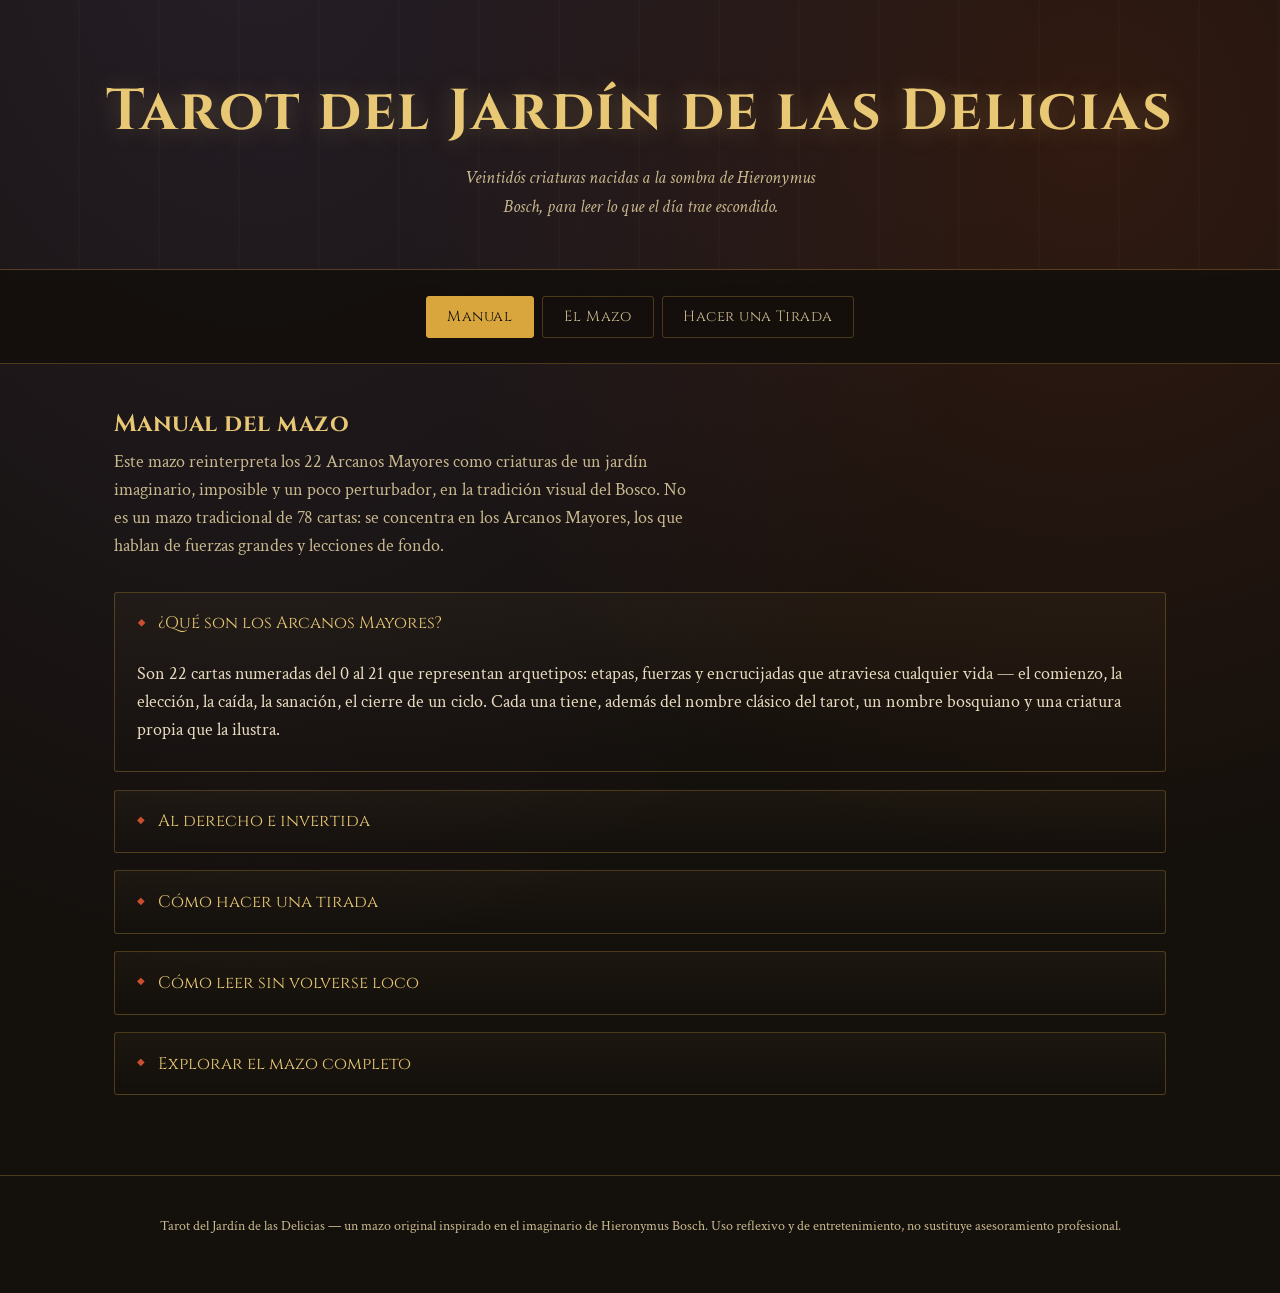
==== index.html @ 755a3113 "Add files via upload" ====
<!DOCTYPE html>
<html lang="es">
<head>
<meta charset="UTF-8">
<meta name="viewport" content="width=device-width, initial-scale=1.0">
<title>Tarot del Jardín de las Delicias</title>
<meta name="description" content="Mazo de tarot interactivo inspirado en las criaturas de Hieronymus Bosch, con manual y tres tipos de tirada.">
<meta name="theme-color" content="#14100c">
<link rel="icon" href="data:image/svg+xml,%3Csvg xmlns='http://www.w3.org/2000/svg' viewBox='0 0 100 100'%3E%3Crect width='100' height='100' fill='%2314100c'/%3E%3Ccircle cx='50' cy='50' r='36' fill='none' stroke='%23d9a63e' stroke-width='4'/%3E%3Ccircle cx='50' cy='50' r='8' fill='%23d9a63e'/%3E%3C/svg%3E">
<link rel="stylesheet" href="style.css">
</head>
<body>

<a class="skip-link" href="#main-content">Saltar al contenido</a>

<header class="site-header">
  <h1 class="site-title">Tarot del Jardín de las Delicias</h1>
  <p class="site-subtitle">Veintidós criaturas nacidas a la sombra de Hieronymus Bosch, para leer lo que el día trae escondido.</p>
</header>

<nav class="tabs" role="tablist" aria-label="Secciones">
  <button id="tab-manual" class="tab-btn" role="tab" aria-selected="true" aria-controls="panel-manual" data-panel="panel-manual" tabindex="0">Manual</button>
  <button id="tab-mazo" class="tab-btn" role="tab" aria-selected="false" aria-controls="panel-mazo" data-panel="panel-mazo" tabindex="-1">El Mazo</button>
  <button id="tab-tirada" class="tab-btn" role="tab" aria-selected="false" aria-controls="panel-tirada" data-panel="panel-tirada" tabindex="-1">Hacer una Tirada</button>
</nav>

<main id="main-content">
  <p id="load-error" hidden style="color:#f0b7a4; border:1px solid rgba(201,79,47,.4); padding:1rem; border-radius:3px;">
    No se pudieron cargar las cartas desde <code>cards.json</code>. Si abriste este archivo con doble clic, algunos navegadores bloquean la lectura de archivos locales: probá abrirlo con un servidor local (por ejemplo <code>python -m http.server</code> en esta carpeta) o con la extensión "Live Server".
  </p>

  <!-- ===================== MANUAL ===================== -->
  <section id="panel-manual" class="panel is-active" role="tabpanel" aria-labelledby="tab-manual manual-heading" tabindex="0">
    <h2 class="section-heading" id="manual-heading">Manual del mazo</h2>
    <p class="section-lede">Este mazo reinterpreta los 22 Arcanos Mayores como criaturas de un jardín imaginario, imposible y un poco perturbador, en la tradición visual del Bosco. No es un mazo tradicional de 78 cartas: se concentra en los Arcanos Mayores, los que hablan de fuerzas grandes y lecciones de fondo.</p>

    <div class="manual-grid">
      <details class="manual-item" open>
        <summary>¿Qué son los Arcanos Mayores?</summary>
        <div class="manual-body">
          <p>Son 22 cartas numeradas del 0 al 21 que representan arquetipos: etapas, fuerzas y encrucijadas que atraviesa cualquier vida — el comienzo, la elección, la caída, la sanación, el cierre de un ciclo. Cada una tiene, además del nombre clásico del tarot, un nombre bosquiano y una criatura propia que la ilustra.</p>
        </div>
      </details>

      <details class="manual-item">
        <summary>Al derecho e invertida</summary>
        <div class="manual-body">
          <p>Cuando sacás una carta, puede salir <strong>al derecho</strong> o <strong>invertida</strong> (dada vuelta). No es un accidente de la baraja física, es parte de la lectura:</p>
          <ul>
            <li><strong>Al derecho:</strong> la energía de la carta actúa de forma más directa y disponible.</li>
            <li><strong>Invertida:</strong> la misma energía aparece bloqueada, exagerada, interna o pidiendo atención antes de expresarse con claridad.</li>
          </ul>
        </div>
      </details>

      <details class="manual-item">
        <summary>Cómo hacer una tirada</summary>
        <div class="manual-body">
          <p>En la pestaña <strong>Hacer una Tirada</strong>:</p>
          <ul>
            <li>Elegí uno de los tres tipos de tirada según lo que quieras explorar.</li>
            <li>Si querés, escribí la pregunta o el tema que tenés en mente — es solo para vos, no se guarda en ningún lado.</li>
            <li>Tocá "Mezclar y sacar cartas" para que el mazo elija por vos.</li>
            <li>Tocá cada carta boca abajo para revelarla, una por una y en el orden que prefieras.</li>
            <li>Leé el conjunto: las cartas conversan entre sí más de lo que dicen por separado.</li>
          </ul>
        </div>
      </details>

      <details class="manual-item">
        <summary>Cómo leer sin volverse loco</summary>
        <div class="manual-body">
          <p>Ninguna carta es una sentencia. Es un espejo con forma de pregunta: si la lectura te genera rechazo inmediato, esa reacción también es información. Tomá lo que resuene y dejá pasar lo que no. Este mazo es una herramienta de reflexión, no un método de predicción exacta ni un sustituto de asesoramiento profesional para decisiones importantes de salud, dinero o vínculos.</p>
        </div>
      </details>

      <details class="manual-item">
        <summary>Explorar el mazo completo</summary>
        <div class="manual-body">
          <p>En la pestaña <strong>El Mazo</strong> podés recorrer las 22 cartas libremente, tocar cualquiera para ver su criatura, su historia y sus dos significados — al derecho e invertida — sin necesidad de hacer una tirada.</p>
        </div>
      </details>
    </div>
  </section>

  <!-- ===================== MAZO ===================== -->
  <section id="panel-mazo" class="panel" role="tabpanel" aria-labelledby="tab-mazo mazo-heading" tabindex="0">
    <h2 class="section-heading" id="mazo-heading">Las 22 criaturas</h2>
    <p class="section-lede">Tocá cualquier carta para conocer su historia y sus dos lecturas posibles.</p>
    <div class="deck-grid" id="deck-grid"></div>
  </section>

  <!-- ===================== TIRADA ===================== -->
  <section id="panel-tirada" class="panel" role="tabpanel" aria-labelledby="tab-tirada tirada-heading" tabindex="0">
    <h2 class="section-heading" id="tirada-heading">Elegí una tirada</h2>
    <p class="section-lede">Cada tirada sirve para un tipo distinto de pregunta.</p>

    <div class="spread-select" id="spread-select"></div>

    <div class="spread-question">
      <label for="question-input">Tu pregunta o intención (opcional)</label>
      <input type="text" id="question-input" placeholder="¿Qué necesito ver sobre…?">
    </div>

    <div class="spread-actions">
      <button class="btn" id="draw-btn" disabled>Mezclar y sacar cartas</button>
    </div>

    <div class="spread-table" id="spread-table"></div>
    <div class="reading-notes" id="reading-notes" aria-live="polite"></div>
  </section>
</main>

<footer>
  Tarot del Jardín de las Delicias — un mazo original inspirado en el imaginario de Hieronymus Bosch. Uso reflexivo y de entretenimiento, no sustituye asesoramiento profesional.
</footer>

<div class="modal-backdrop" id="modal-backdrop" role="dialog" aria-modal="true" aria-label="Detalle de la carta">
  <div class="modal" id="modal-body"></div>
</div>

<script src="script.js"></script>
</body>
</html>
---- style.css ----
@import url('https://fonts.googleapis.com/css2?family=Cinzel:wght@500;600;700&family=Crimson+Text:ital,wght@0,400;0,600;1,400&display=swap');

:root{
  --ink:#14100c;
  --ink-2:#1d1712;
  --parchment:#e9dcc0;
  --parchment-dim:#c9b98f;
  --gold:#d9a63e;
  --gold-bright:#e8c874;
  --ember:#c94f2f;
  --moss:#4a6b3a;
  --dusk:#5d4a7a;
  --line: rgba(217,166,62,0.28);
  --shadow: 0 18px 40px rgba(0,0,0,0.55);
  --radius: 3px;
  --font-display: 'Cinzel', serif;
  --font-body: 'Crimson Text', serif;
}

*{box-sizing:border-box;}
html{scroll-behavior:smooth;}

body{
  margin:0;
  min-height:100vh;
  background:
    radial-gradient(ellipse at 20% -10%, rgba(93,74,122,0.25), transparent 55%),
    radial-gradient(ellipse at 85% 10%, rgba(201,79,47,0.16), transparent 45%),
    var(--ink);
  color:var(--parchment);
  font-family:var(--font-body);
  font-size:18px;
  line-height:1.55;
}

@media (prefers-reduced-motion: reduce){
  *{animation-duration:0.001ms !important; animation-iteration-count:1 !important; transition-duration:0.001ms !important;}
}

.skip-link{
  position:absolute; left:-999px; top:0;
  background:var(--gold); color:var(--ink); padding:.6em 1em; z-index:999;
}
.skip-link:focus{left:1rem; top:1rem;}

/* ---------- Header ---------- */
.site-header{
  position:relative;
  padding:4.2rem 1.5rem 3rem;
  text-align:center;
  border-bottom:1px solid var(--line);
  overflow:hidden;
}
.site-header::before{
  content:"";
  position:absolute; inset:0;
  background-image:
    repeating-linear-gradient(90deg, transparent, transparent 78px, rgba(217,166,62,0.05) 79px, transparent 80px);
  pointer-events:none;
}
.site-title{
  font-family:var(--font-display);
  font-weight:700;
  font-size:clamp(2.1rem, 6vw, 3.6rem);
  letter-spacing:.04em;
  margin:0 0 .5rem;
  color:var(--gold-bright);
  text-shadow:0 2px 24px rgba(232,200,116,0.25);
}
.site-subtitle{
  font-style:italic;
  color:var(--parchment-dim);
  max-width:46ch;
  margin:0 auto;
  font-size:1.15rem;
}

/* ---------- Nav (tabs) ---------- */
.tabs{
  display:flex;
  justify-content:center;
  gap:.5rem;
  flex-wrap:wrap;
  padding:1.6rem 1rem;
  border-bottom:1px solid var(--line);
  position:sticky;
  top:0;
  background:rgba(20,16,12,0.92);
  backdrop-filter:blur(6px);
  z-index:40;
}
.tab-btn{
  font-family:var(--font-display);
  font-size:.92rem;
  letter-spacing:.03em;
  background:transparent;
  color:var(--parchment-dim);
  border:1px solid var(--line);
  padding:.65rem 1.3rem;
  border-radius:var(--radius);
  cursor:pointer;
  transition:color .2s ease, border-color .2s ease, background .2s ease;
}
.tab-btn:hover{color:var(--gold-bright); border-color:var(--gold);}
.tab-btn[aria-selected="true"]{
  color:var(--ink);
  background:var(--gold);
  border-color:var(--gold);
}
.tab-btn:focus-visible, button:focus-visible, a:focus-visible, [tabindex]:focus-visible{
  outline:2px solid var(--gold-bright);
  outline-offset:3px;
}

main{max-width:1100px; margin:0 auto; padding:2.6rem 1.5rem 5rem;}
.panel{display:none;}
.panel.is-active{display:block; animation:fade-in .35s ease both;}
@keyframes fade-in{from{opacity:0; transform:translateY(6px);} to{opacity:1; transform:none;}}

.section-heading{
  font-family:var(--font-display);
  color:var(--gold-bright);
  font-size:1.5rem;
  margin:0 0 .3rem;
  letter-spacing:.02em;
}
.section-lede{
  color:var(--parchment-dim);
  max-width:64ch;
  margin:0 0 2rem;
}

/* ---------- Manual ---------- */
.manual-grid{
  display:grid;
  gap:1.1rem;
}
.manual-item{
  border:1px solid var(--line);
  border-radius:var(--radius);
  background:linear-gradient(180deg, rgba(232,200,116,0.04), transparent);
  overflow:hidden;
}
.manual-item summary{
  cursor:pointer;
  list-style:none;
  padding:1.1rem 1.4rem;
  font-family:var(--font-display);
  font-size:1.05rem;
  color:var(--gold-bright);
  display:flex;
  align-items:center;
  gap:.8rem;
}
.manual-item summary::-webkit-details-marker{display:none;}
.manual-item summary::before{
  content:"◆";
  font-size:.6rem;
  color:var(--ember);
  transition:transform .25s ease;
}
.manual-item[open] summary::before{transform:rotate(90deg);}
.manual-item .manual-body{
  padding:0 1.4rem 1.3rem;
  color:var(--parchment);
}
.manual-body p{margin:.4rem 0;}
.manual-body ul{margin:.6rem 0; padding-left:1.3rem;}
.manual-body li{margin:.3rem 0;}

/* ---------- Spread selector ---------- */
.spread-select{
  display:grid;
  grid-template-columns:repeat(auto-fit, minmax(260px,1fr));
  gap:1.1rem;
  margin-bottom:2.4rem;
}
.spread-card{
  text-align:left;
  border:1px solid var(--line);
  background:var(--ink-2);
  border-radius:var(--radius);
  padding:1.4rem 1.4rem 1.5rem;
  color:var(--parchment);
  cursor:pointer;
  transition:border-color .2s ease, transform .2s ease, box-shadow .2s ease;
}
.spread-card:hover{border-color:var(--gold); transform:translateY(-3px); box-shadow:var(--shadow);}
.spread-card[aria-pressed="true"]{border-color:var(--gold-bright); background:linear-gradient(180deg, rgba(232,200,116,0.09), var(--ink-2));}
.spread-card h3{
  font-family:var(--font-display);
  color:var(--gold-bright);
  margin:.2rem 0 .5rem;
  font-size:1.15rem;
}
.spread-card .spread-count{
  display:inline-block;
  font-size:.78rem;
  letter-spacing:.05em;
  color:var(--ink);
  background:var(--gold);
  padding:.15rem .55rem;
  border-radius:2px;
  margin-bottom:.6rem;
}
.spread-card p{color:var(--parchment-dim); margin:0; font-size:.98rem;}

.spread-actions{
  display:flex;
  gap:1rem;
  align-items:center;
  flex-wrap:wrap;
  margin-bottom:2rem;
}
.btn{
  font-family:var(--font-display);
  font-size:.92rem;
  letter-spacing:.03em;
  background:var(--ember);
  color:var(--parchment);
  border:1px solid transparent;
  padding:.75rem 1.5rem;
  border-radius:var(--radius);
  cursor:pointer;
  transition:filter .2s ease, transform .2s ease;
}
.btn:hover{filter:brightness(1.12);}
.btn:active{transform:translateY(1px);}
.btn.secondary{
  background:transparent;
  color:var(--gold-bright);
  border-color:var(--line);
}
.btn.secondary:hover{border-color:var(--gold);}
.btn:disabled{opacity:.4; cursor:not-allowed;}

.spread-question{
  margin-bottom:2rem;
}
.spread-question label{
  display:block;
  font-family:var(--font-display);
  color:var(--gold-bright);
  font-size:.92rem;
  margin-bottom:.5rem;
}
.spread-question input{
  width:100%;
  max-width:520px;
  background:var(--ink-2);
  border:1px solid var(--line);
  color:var(--parchment);
  font-family:var(--font-body);
  font-size:1rem;
  padding:.7rem .9rem;
  border-radius:var(--radius);
}
.spread-question input:focus-visible{outline:2px solid var(--gold-bright); outline-offset:2px;}

/* ---------- Table / spread layout ---------- */
.spread-table{
  display:grid;
  gap:1.6rem;
  justify-items:center;
  margin-bottom:2rem;
}
.spread-table[data-layout="uno"]{grid-template-columns:1fr;}
.spread-table[data-layout="tres"]{grid-template-columns:repeat(3, minmax(140px,220px));}
.spread-table[data-layout="cruz"]{
  grid-template-columns:repeat(3, minmax(120px,200px));
  grid-template-rows:repeat(3, auto);
}
.spread-table[data-layout="cruz"] .slot:nth-child(1){grid-column:2; grid-row:1;}
.spread-table[data-layout="cruz"] .slot:nth-child(2){grid-column:1; grid-row:2;}
.spread-table[data-layout="cruz"] .slot:nth-child(3){grid-column:2; grid-row:2;}
.spread-table[data-layout="cruz"] .slot:nth-child(4){grid-column:3; grid-row:2;}
.spread-table[data-layout="cruz"] .slot:nth-child(5){grid-column:2; grid-row:3;}

.slot{
  display:flex;
  flex-direction:column;
  align-items:center;
  gap:.6rem;
}
.slot-label{
  font-family:var(--font-display);
  font-size:.78rem;
  letter-spacing:.05em;
  color:var(--parchment-dim);
  text-align:center;
  max-width:16ch;
}

/* ---------- Card ---------- */
.card{
  width:150px;
  height:236px;
  perspective:1200px;
  cursor:pointer;
  background:none;
  border:none;
  padding:0;
}
.card-inner{
  position:relative;
  width:100%; height:100%;
  transform-style:preserve-3d;
  transition:transform .7s cubic-bezier(.2,.9,.25,1);
}
.card.is-flipped .card-inner{transform:rotateY(180deg);}
.card.is-reversed .card-inner{transform:rotateY(180deg) rotate(180deg);}

.card-face{
  position:absolute; inset:0;
  border-radius:8px;
  backface-visibility:hidden;
  border:1px solid var(--line);
  overflow:hidden;
  box-shadow:0 10px 26px rgba(0,0,0,0.5);
}
.card-back{
  background:
    repeating-linear-gradient(45deg, rgba(232,200,116,0.06) 0 8px, transparent 8px 16px),
    linear-gradient(160deg, #2a2018, #14100c 70%);
  display:flex; align-items:center; justify-content:center;
}
.card-back .glyph{
  width:56%;
  height:56%;
  opacity:.85;
}
.card-front{
  transform:rotateY(180deg);
  background:linear-gradient(180deg, var(--ink-2), var(--ink));
  display:flex;
  flex-direction:column;
  padding:.5rem;
}
.card-front .card-art{
  flex:1;
  border-radius:4px;
  overflow:hidden;
  background:var(--ink);
  display:flex; align-items:center; justify-content:center;
}
.card-front .card-art svg{width:92%; height:92%;}
.card-front .card-label{
  text-align:center;
  padding:.35rem 0 .1rem;
}
.card-front .card-number{
  font-family:var(--font-display);
  font-size:.65rem;
  color:var(--gold);
  letter-spacing:.08em;
}
.card-front .card-name{
  font-family:var(--font-display);
  font-size:.78rem;
  color:var(--parchment);
  line-height:1.15;
}

.slot .card.empty{
  opacity:.35;
}
.slot .card.empty .card-back{
  border-style:dashed;
}

/* ---------- Reading result ---------- */
.reading-notes{
  margin-top:1.5rem;
}
.reading-card{
  border:1px solid var(--line);
  border-radius:var(--radius);
  background:var(--ink-2);
  padding:1.3rem 1.5rem;
  margin-bottom:1rem;
}
.reading-card h4{
  font-family:var(--font-display);
  color:var(--gold-bright);
  margin:0 0 .2rem;
  font-size:1.05rem;
}
.reading-card .rc-role{
  color:var(--parchment-dim);
  font-size:.85rem;
  font-style:italic;
  margin-bottom:.5rem;
}
.reading-card .rc-orientation{
  display:inline-block;
  font-size:.72rem;
  letter-spacing:.04em;
  padding:.1rem .5rem;
  border-radius:2px;
  margin-bottom:.5rem;
}
.rc-orientation.up{background:rgba(74,107,58,0.35); color:#bfe0a8;}
.rc-orientation.rev{background:rgba(201,79,47,0.3); color:#f0b7a4;}

/* ---------- Deck grid (encyclopedia) ---------- */
.deck-grid{
  display:grid;
  grid-template-columns:repeat(auto-fill, minmax(140px,1fr));
  gap:1.1rem;
}
.deck-grid .card{width:100%; height:auto; aspect-ratio: 150/236;}

/* ---------- Modal ---------- */
.modal-backdrop{
  position:fixed; inset:0;
  background:rgba(10,8,6,0.82);
  display:none;
  align-items:center;
  justify-content:center;
  padding:1.5rem;
  z-index:100;
}
.modal-backdrop.is-open{display:flex;}
.modal{
  background:var(--ink-2);
  border:1px solid var(--line);
  border-radius:6px;
  max-width:640px;
  width:100%;
  max-height:88vh;
  overflow-y:auto;
  padding:2rem;
  box-shadow:var(--shadow);
}
.modal-top{
  display:flex;
  gap:1.5rem;
  align-items:flex-start;
  margin-bottom:1rem;
}
.modal-art{width:130px; flex:none;}
.modal-art svg{width:100%;}
.modal h2{
  font-family:var(--font-display);
  color:var(--gold-bright);
  margin:0 0 .2rem;
  font-size:1.4rem;
}
.modal .modal-sub{
  font-style:italic;
  color:var(--parchment-dim);
  margin:0 0 .6rem;
}
.modal-close{
  position:sticky;
  top:0; float:right;
  background:transparent;
  border:1px solid var(--line);
  color:var(--parchment);
  width:2.1rem; height:2.1rem;
  border-radius:50%;
  cursor:pointer;
  font-size:1rem;
  margin-left:1rem;
}
.modal-close:hover{border-color:var(--gold); color:var(--gold-bright);}
.modal .meaning-block{margin-top:1rem;}
.modal .meaning-block h3{
  font-family:var(--font-display);
  font-size:.85rem;
  letter-spacing:.03em;
  margin:0 0 .3rem;
}
.modal .meaning-block.up h3{color:#bfe0a8;}
.modal .meaning-block.rev h3{color:#f0b7a4;}
.keyword-chip{
  display:inline-block;
  font-size:.78rem;
  border:1px solid var(--line);
  padding:.1rem .5rem;
  border-radius:2px;
  margin:0 .3rem .3rem 0;
  color:var(--parchment-dim);
}

footer{
  text-align:center;
  padding:2.5rem 1.5rem 3.5rem;
  color:var(--parchment-dim);
  font-size:.85rem;
  border-top:1px solid var(--line);
}

@media (max-width:560px){
  .card{width:120px; height:189px;}
  .spread-table[data-layout="tres"]{grid-template-columns:repeat(3, minmax(96px,1fr)); gap:.7rem;}
  .spread-table[data-layout="cruz"]{grid-template-columns:repeat(3, minmax(88px,1fr)); gap:.6rem;}
  .modal-top{flex-direction:column;}
  .modal-art{width:110px;}
}
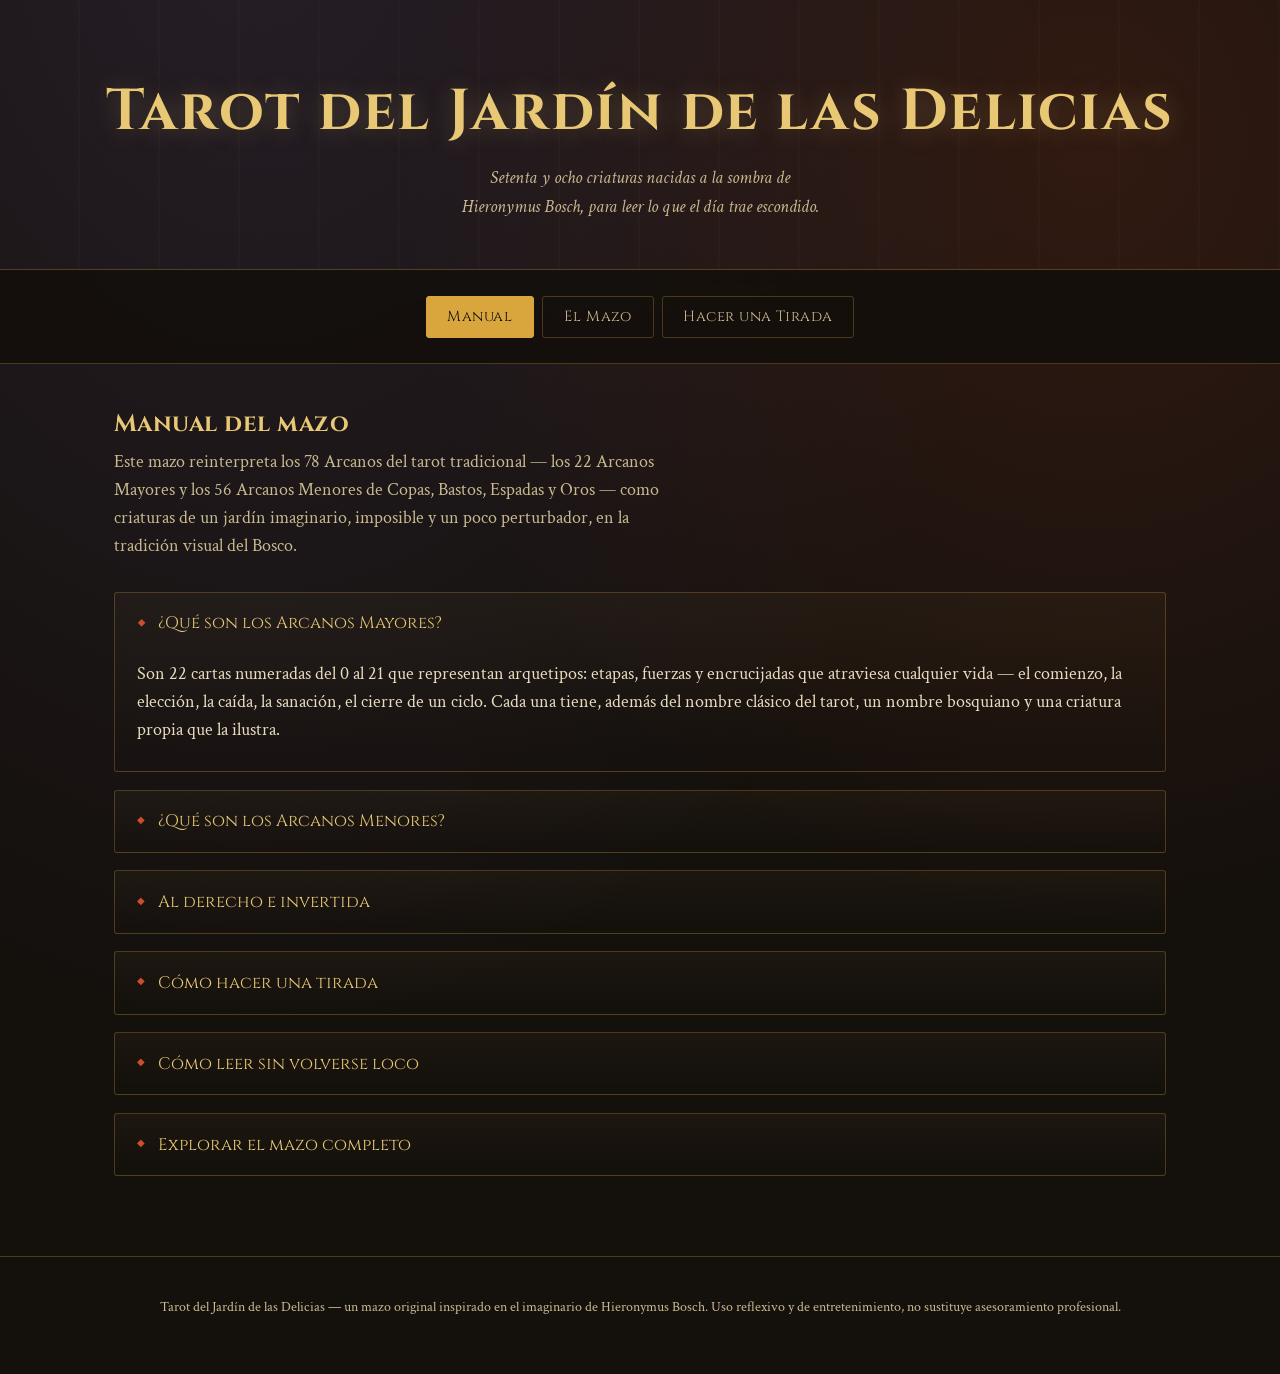
==== commit 6e90489d: "Add files via upload" ====
--- a/index.html
+++ b/index.html
@@ -4,7 +4,7 @@
 <meta charset="UTF-8">
 <meta name="viewport" content="width=device-width, initial-scale=1.0">
 <title>Tarot del Jardín de las Delicias</title>
-<meta name="description" content="Mazo de tarot interactivo inspirado en las criaturas de Hieronymus Bosch, con manual y tres tipos de tirada.">
+<meta name="description" content="Mazo de tarot interactivo de 78 cartas inspirado en las criaturas de Hieronymus Bosch, con manual y tres tipos de tirada.">
 <meta name="theme-color" content="#14100c">
 <link rel="icon" href="data:image/svg+xml,%3Csvg xmlns='http://www.w3.org/2000/svg' viewBox='0 0 100 100'%3E%3Crect width='100' height='100' fill='%2314100c'/%3E%3Ccircle cx='50' cy='50' r='36' fill='none' stroke='%23d9a63e' stroke-width='4'/%3E%3Ccircle cx='50' cy='50' r='8' fill='%23d9a63e'/%3E%3C/svg%3E">
 <link rel="stylesheet" href="style.css">
@@ -15,7 +15,7 @@
 
 <header class="site-header">
   <h1 class="site-title">Tarot del Jardín de las Delicias</h1>
-  <p class="site-subtitle">Veintidós criaturas nacidas a la sombra de Hieronymus Bosch, para leer lo que el día trae escondido.</p>
+  <p class="site-subtitle">Setenta y ocho criaturas nacidas a la sombra de Hieronymus Bosch, para leer lo que el día trae escondido.</p>
 </header>
 
 <nav class="tabs" role="tablist" aria-label="Secciones">
@@ -32,13 +32,26 @@
   <!-- ===================== MANUAL ===================== -->
   <section id="panel-manual" class="panel is-active" role="tabpanel" aria-labelledby="tab-manual manual-heading" tabindex="0">
     <h2 class="section-heading" id="manual-heading">Manual del mazo</h2>
-    <p class="section-lede">Este mazo reinterpreta los 22 Arcanos Mayores como criaturas de un jardín imaginario, imposible y un poco perturbador, en la tradición visual del Bosco. No es un mazo tradicional de 78 cartas: se concentra en los Arcanos Mayores, los que hablan de fuerzas grandes y lecciones de fondo.</p>
+    <p class="section-lede">Este mazo reinterpreta los 78 Arcanos del tarot tradicional — los 22 Arcanos Mayores y los 56 Arcanos Menores de Copas, Bastos, Espadas y Oros — como criaturas de un jardín imaginario, imposible y un poco perturbador, en la tradición visual del Bosco.</p>
 
     <div class="manual-grid">
       <details class="manual-item" open>
         <summary>¿Qué son los Arcanos Mayores?</summary>
         <div class="manual-body">
           <p>Son 22 cartas numeradas del 0 al 21 que representan arquetipos: etapas, fuerzas y encrucijadas que atraviesa cualquier vida — el comienzo, la elección, la caída, la sanación, el cierre de un ciclo. Cada una tiene, además del nombre clásico del tarot, un nombre bosquiano y una criatura propia que la ilustra.</p>
+        </div>
+      </details>
+
+      <details class="manual-item">
+        <summary>¿Qué son los Arcanos Menores?</summary>
+        <div class="manual-body">
+          <p>Son 56 cartas divididas en cuatro palos de 14 cartas cada uno, del As al 10 más cuatro figuras (Sota, Caballero, Reina, Rey). Hablan de lo cotidiano: el trabajo, los vínculos, las decisiones chicas que van armando el día a día.</p>
+          <ul>
+            <li><strong>Copas · Copas del Estanque:</strong> emociones y vínculos.</li>
+            <li><strong>Bastos · Varas del Vergel:</strong> voluntad, creatividad y acción.</li>
+            <li><strong>Espadas · Espadas del Aire:</strong> pensamiento, conflicto y verdad.</li>
+            <li><strong>Oros · Frutos de la Tierra:</strong> lo material, el trabajo y el cuerpo.</li>
+          </ul>
         </div>
       </details>
 
@@ -58,6 +71,7 @@
         <div class="manual-body">
           <p>En la pestaña <strong>Hacer una Tirada</strong>:</p>
           <ul>
+            <li>Elegí si querés tirar solo con los Arcanos Mayores (22 cartas) o con el mazo completo (78 cartas, incluye Copas, Bastos, Espadas y Oros).</li>
             <li>Elegí uno de los tres tipos de tirada según lo que quieras explorar.</li>
             <li>Si querés, escribí la pregunta o el tema que tenés en mente — es solo para vos, no se guarda en ningún lado.</li>
             <li>Tocá "Mezclar y sacar cartas" para que el mazo elija por vos.</li>
@@ -77,7 +91,7 @@
       <details class="manual-item">
         <summary>Explorar el mazo completo</summary>
         <div class="manual-body">
-          <p>En la pestaña <strong>El Mazo</strong> podés recorrer las 22 cartas libremente, tocar cualquiera para ver su criatura, su historia y sus dos significados — al derecho e invertida — sin necesidad de hacer una tirada.</p>
+          <p>En la pestaña <strong>El Mazo</strong> podés recorrer las 78 cartas libremente, filtrar por palo, y tocar cualquiera para ver su criatura, su historia y sus dos significados — al derecho e invertida — sin necesidad de hacer una tirada.</p>
         </div>
       </details>
     </div>
@@ -85,8 +99,9 @@
 
   <!-- ===================== MAZO ===================== -->
   <section id="panel-mazo" class="panel" role="tabpanel" aria-labelledby="tab-mazo mazo-heading" tabindex="0">
-    <h2 class="section-heading" id="mazo-heading">Las 22 criaturas</h2>
-    <p class="section-lede">Tocá cualquier carta para conocer su historia y sus dos lecturas posibles.</p>
+    <h2 class="section-heading" id="mazo-heading">Las 78 criaturas</h2>
+    <p class="section-lede">Los 22 Arcanos Mayores y los 56 Arcanos Menores — Copas, Bastos, Espadas y Oros. Tocá cualquier carta para conocer su historia y sus dos lecturas posibles.</p>
+    <div class="deck-filters" id="deck-filters"></div>
     <div class="deck-grid" id="deck-grid"></div>
   </section>
 
@@ -94,6 +109,8 @@
   <section id="panel-tirada" class="panel" role="tabpanel" aria-labelledby="tab-tirada tirada-heading" tabindex="0">
     <h2 class="section-heading" id="tirada-heading">Elegí una tirada</h2>
     <p class="section-lede">Cada tirada sirve para un tipo distinto de pregunta.</p>
+
+    <div class="deck-mode-select" id="deck-mode-select"></div>
 
     <div class="spread-select" id="spread-select"></div>
 
--- a/style.css
+++ b/style.css
@@ -169,6 +169,40 @@
 .manual-body li{margin:.3rem 0;}
 
 /* ---------- Spread selector ---------- */
+.deck-mode-select{
+  display:grid;
+  grid-template-columns:repeat(auto-fit, minmax(240px,1fr));
+  gap:.9rem;
+  margin-bottom:1.8rem;
+}
+.deck-mode-chip{
+  text-align:left;
+  border:1px solid var(--line);
+  background:var(--ink-2);
+  border-radius:var(--radius);
+  padding:.9rem 1.1rem;
+  color:var(--parchment);
+  cursor:pointer;
+  display:flex;
+  flex-direction:column;
+  gap:.3rem;
+  transition:border-color .2s ease, background .2s ease;
+}
+.deck-mode-chip strong{
+  font-family:var(--font-display);
+  color:var(--gold-bright);
+  font-size:.95rem;
+}
+.deck-mode-chip span{
+  color:var(--parchment-dim);
+  font-size:.85rem;
+}
+.deck-mode-chip:hover{border-color:var(--gold);}
+.deck-mode-chip[aria-checked="true"]{
+  border-color:var(--gold-bright);
+  background:linear-gradient(180deg, rgba(232,200,116,0.09), var(--ink-2));
+}
+
 .spread-select{
   display:grid;
   grid-template-columns:repeat(auto-fit, minmax(260px,1fr));
@@ -403,12 +437,46 @@
 .rc-orientation.rev{background:rgba(201,79,47,0.3); color:#f0b7a4;}
 
 /* ---------- Deck grid (encyclopedia) ---------- */
-.deck-grid{
+.deck-filters{
+  display:flex;
+  flex-wrap:wrap;
+  gap:.6rem;
+  margin-bottom:2rem;
+}
+.filter-chip{
+  font-family:var(--font-display);
+  font-size:.82rem;
+  letter-spacing:.02em;
+  background:transparent;
+  color:var(--parchment-dim);
+  border:1px solid var(--line);
+  padding:.5rem 1rem;
+  border-radius:20px;
+  cursor:pointer;
+  transition:color .2s ease, border-color .2s ease, background .2s ease;
+}
+.filter-chip:hover{color:var(--gold-bright); border-color:var(--gold);}
+.filter-chip[aria-checked="true"]{
+  color:var(--ink);
+  background:var(--gold);
+  border-color:var(--gold);
+}
+.deck-group-heading{
+  font-family:var(--font-display);
+  color:var(--gold-bright);
+  font-size:1.1rem;
+  margin:2rem 0 1rem;
+  padding-bottom:.5rem;
+  border-bottom:1px solid var(--line);
+}
+.deck-group-heading:first-of-type{margin-top:0;}
+.deck-grid-row{
   display:grid;
   grid-template-columns:repeat(auto-fill, minmax(140px,1fr));
   gap:1.1rem;
-}
-.deck-grid .card{width:100%; height:auto; aspect-ratio: 150/236;}
+  margin-bottom:.5rem;
+}
+.deck-grid-row .card{width:100%; height:auto; aspect-ratio: 150/236;}
 
 /* ---------- Modal ---------- */
 .modal-backdrop{
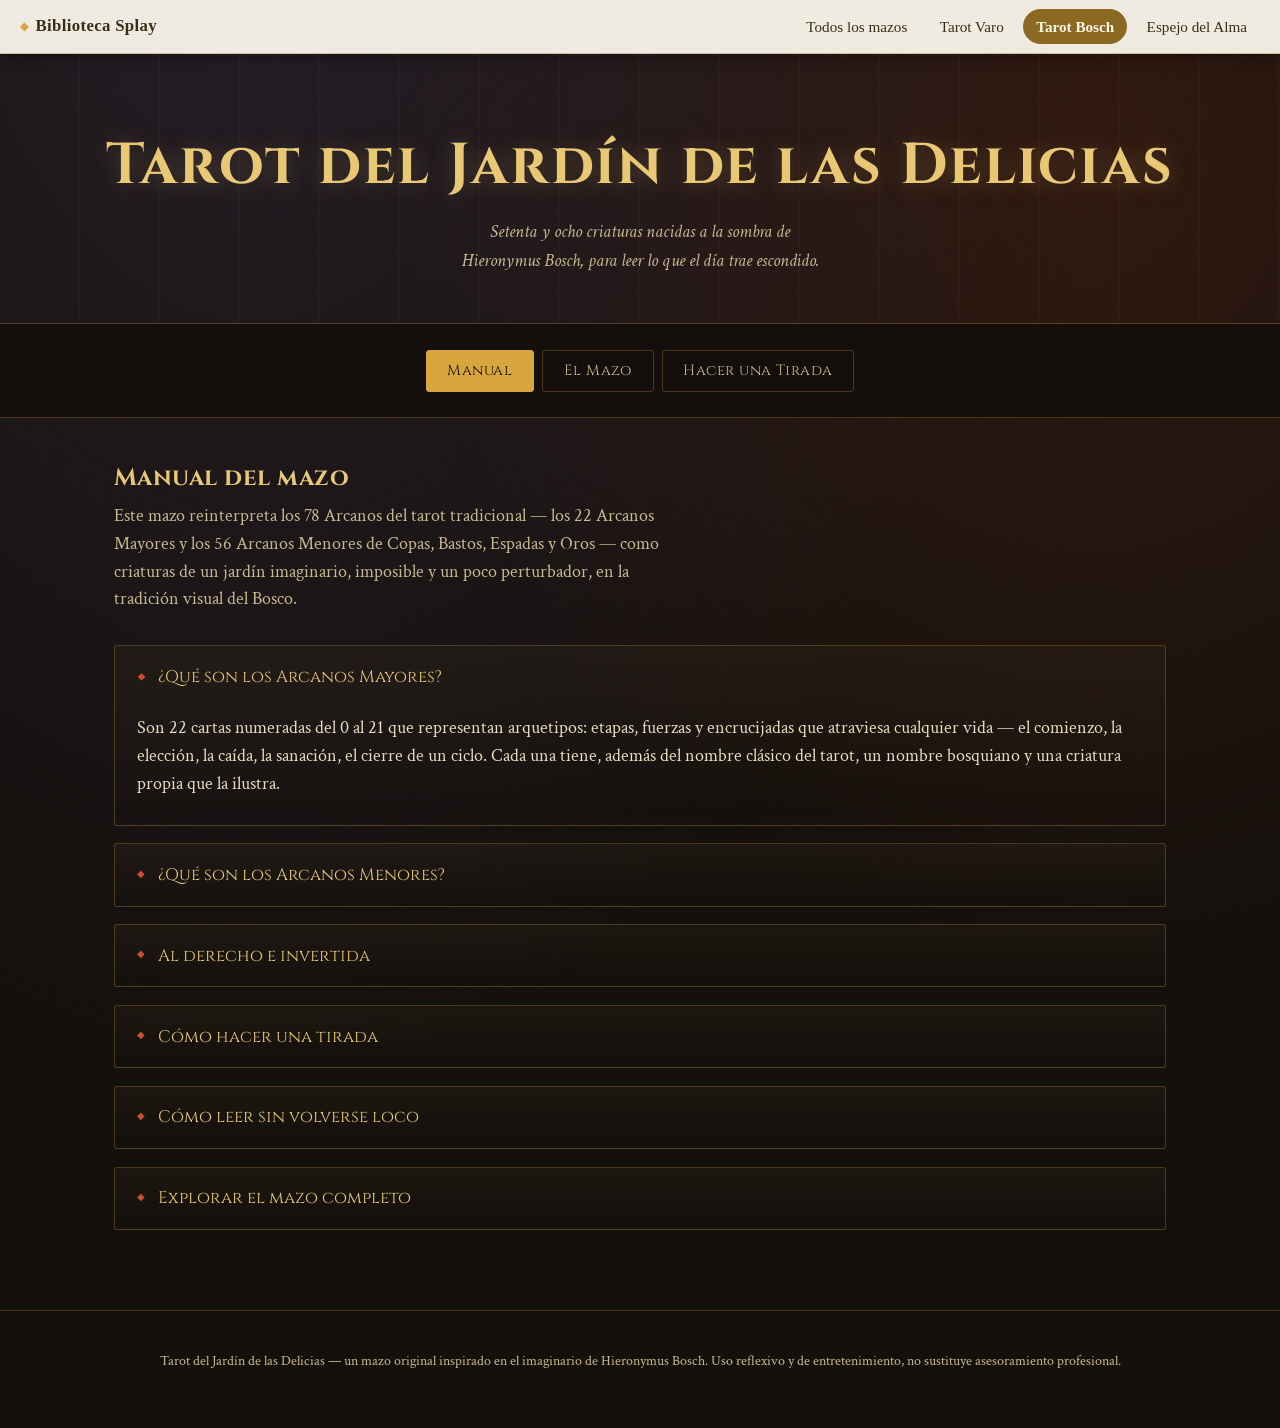
==== commit e9925f16: "Agregar barra de navegación compartida de Biblioteca Splay" ====
--- a/index.html
+++ b/index.html
@@ -9,7 +9,9 @@
 <link rel="icon" href="data:image/svg+xml,%3Csvg xmlns='http://www.w3.org/2000/svg' viewBox='0 0 100 100'%3E%3Crect width='100' height='100' fill='%2314100c'/%3E%3Ccircle cx='50' cy='50' r='36' fill='none' stroke='%23d9a63e' stroke-width='4'/%3E%3Ccircle cx='50' cy='50' r='8' fill='%23d9a63e'/%3E%3C/svg%3E">
 <link rel="stylesheet" href="style.css">
 </head>
-<body>
+<body data-biblio="tarotbosch">
+
+<script src="biblio-nav.js"></script>
 
 <a class="skip-link" href="#main-content">Saltar al contenido</a>
 
--- a/style.css
+++ b/style.css
@@ -220,7 +220,7 @@
   transition:border-color .2s ease, transform .2s ease, box-shadow .2s ease;
 }
 .spread-card:hover{border-color:var(--gold); transform:translateY(-3px); box-shadow:var(--shadow);}
-.spread-card[aria-pressed="true"]{border-color:var(--gold-bright); background:linear-gradient(180deg, rgba(232,200,116,0.09), var(--ink-2));}
+.spread-card[aria-checked="true"]{border-color:var(--gold-bright); background:linear-gradient(180deg, rgba(232,200,116,0.09), var(--ink-2));}
 .spread-card h3{
   font-family:var(--font-display);
   color:var(--gold-bright);
@@ -378,6 +378,12 @@
   display:flex; align-items:center; justify-content:center;
 }
 .card-front .card-art svg{width:92%; height:92%;}
+.card-art-img{
+  width:100%;
+  height:100%;
+  object-fit:contain;
+  display:block;
+}
 .card-front .card-label{
   text-align:center;
   padding:.35rem 0 .1rem;
@@ -435,6 +441,13 @@
 }
 .rc-orientation.up{background:rgba(74,107,58,0.35); color:#bfe0a8;}
 .rc-orientation.rev{background:rgba(201,79,47,0.3); color:#f0b7a4;}
+.reading-question{
+  font-style:italic;
+  color:var(--gold-bright);
+  margin-bottom:.8rem;
+}
+.rc-keywords{margin:.6rem 0 0;}
+.rc-keywords .keyword-chip{margin-right:.3rem;}
 
 /* ---------- Deck grid (encyclopedia) ---------- */
 .deck-filters{
@@ -508,6 +521,12 @@
 }
 .modal-art{width:130px; flex:none;}
 .modal-art svg{width:100%;}
+.modal-art .card-art-img, .modal-art-img{
+  width:100%;
+  display:block;
+  border-radius:4px;
+  border:1px solid var(--line);
+}
 .modal h2{
   font-family:var(--font-display);
   color:var(--gold-bright);
